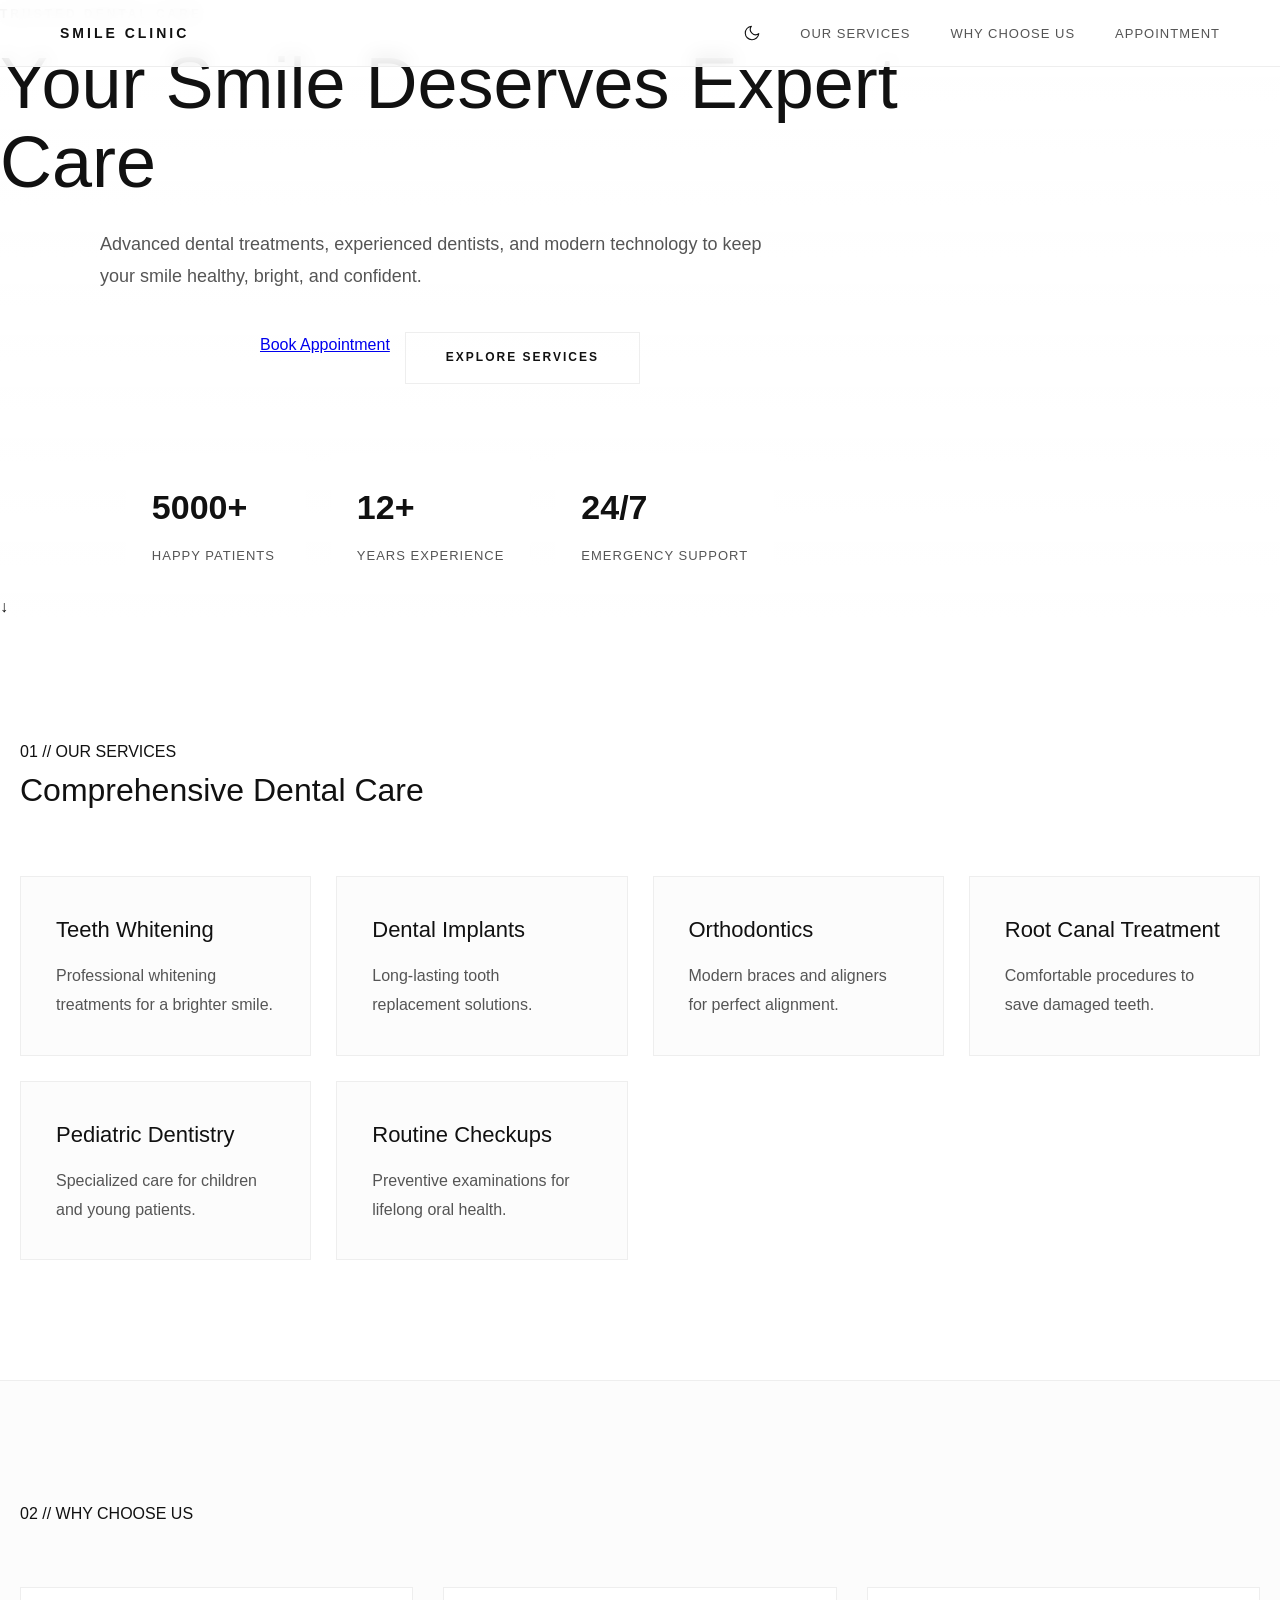
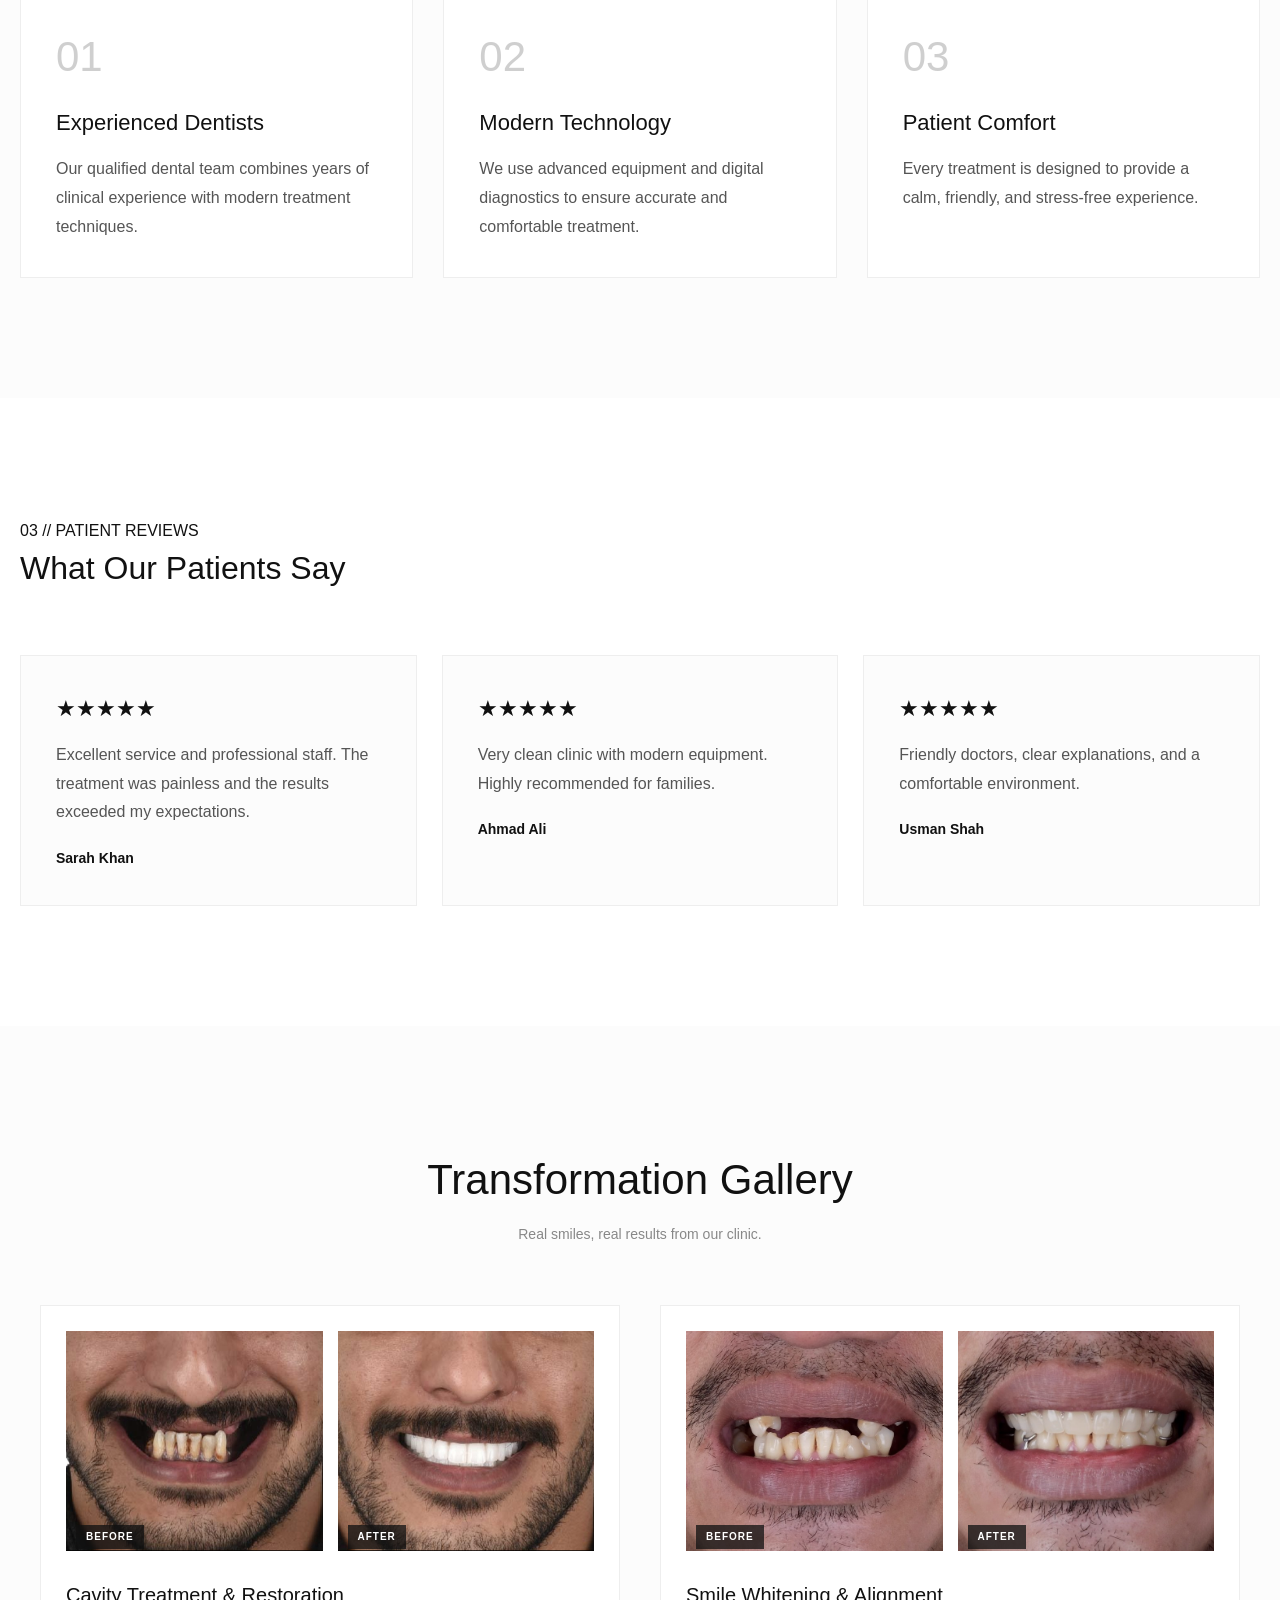
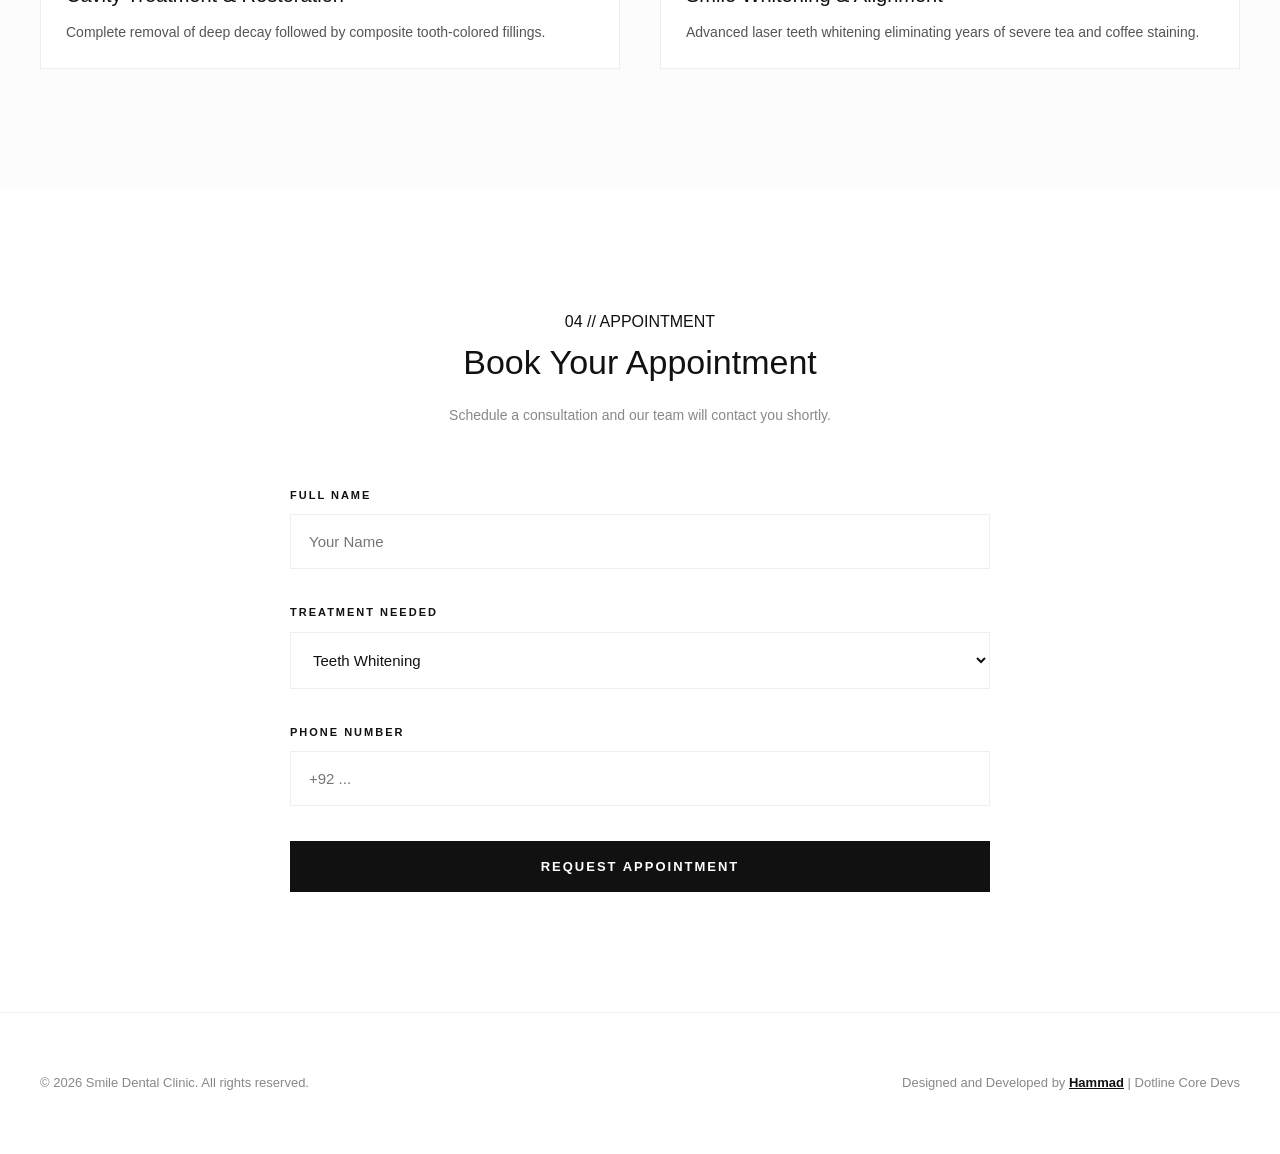
==== index.html @ e87f1296 "Add files via upload" ====
<!DOCTYPE html>
<html lang="en">
<head>
    <meta charset="UTF-8">
    <meta name="viewport" content="width=device-width, initial-scale=1.0">
    
    <title>Smile Dental Clinic // Expert Dental Care</title>
    <meta name="description" content="Advanced dental treatments, experienced dentists, and modern technology to keep your smile healthy, bright, and confident.">
    <meta name="keywords" content="Dental Clinic, Dentistry, Teeth Whitening, Dental Implants, Orthodontics, Braces">
    <meta name="author" content="Hammad // Base Core Devs">

    <meta property="og:type" content="website">
    <meta property="og:url" content="https://your-dental-clinic-domain.com/"> 
    <meta property="og:title" content="Smile Dental Clinic // Expert Dental Care">
    <meta property="og:description" content="Advanced dental treatments and experienced dentists by Hammad.">
    <meta property="og:image" content="https://images.unsplash.com/photo-1629909613654-28e377c37b09?auto=format&fit=crop&w=1200&h=630&q=80"> 

    <meta name="twitter:card" content="summary_large_image">
    <meta name="twitter:title" content="Smile Dental Clinic // Expert Dental Care">
    <meta name="twitter:description" content="Advanced dental treatments and experienced dentists.">
    <meta name="twitter:image" content="https://images.unsplash.com/photo-1629909613654-28e377c37b09?auto=format&fit=crop&w=1200&h=630&q=80">

    <link rel="stylesheet" href="style.css">
    <link rel="icon" type="image/x-icon" href="favicon.ico">
    <script type="application/ld+json">
    {
      "@context": "https://schema.org",
      "@type": "Dentist",
      "name": "Smile Dental Clinic",
      "url": "https://your-dental-clinic-domain.com/",
      "description": "Advanced dental treatments, experienced dentists, and modern technology.",
      "telephone": "+923000000000"
    }
    </script>
</head>
<body>

<nav class="studio-nav">
        <div class="nav-container">
            <div class="logo">
                <a href="#">SMILE CLINIC</a>
            </div>
            
            <div class="nav-right">
                <button id="theme-toggle" class="theme-btn" aria-label="Toggle Dark Mode">
                    <svg id="theme-icon" xmlns="http://www.w3.org/2000/svg" width="18" height="18" viewBox="0 0 24 24" fill="none" stroke="currentColor" stroke-width="1.5" stroke-linecap="round" stroke-linejoin="round">
                        <path id="theme-path" d="M21 12.79A9 9 0 1 1 11.21 3 7 7 0 0 0 21 12.79z"></path>
                    </svg>
                </button>

                <ul class="nav-links">
                    <li><a href="#services">Our Services</a></li>
                    <li><a href="#method">Why Choose Us</a></li>
                    <li><a href="#inquiries">Appointment</a></li>
                </ul>
            </div>
        </div>
    </nav>

    <main>
        <section class="hero-section">
            <div class="hero-content">
                <span class="hero-badge">TRUSTED DENTAL CARE</span>
                <h1>Your Smile Deserves Expert Care</h1>
                <p class="hero-subtitle">
                    Advanced dental treatments, experienced dentists, and modern technology
                    to keep your smile healthy, bright, and confident.
                </p>

                <div class="hero-buttons">
                    <a href="#appointment" class="btn-primary">Book Appointment</a>
                    <a href="#services" class="btn-secondary">Explore Services</a>
                </div>

                <div class="hero-stats">
                    <div class="stat-card">
                        <h3>5000+</h3>
                        <span>Happy Patients</span>
                    </div>
                    <div class="stat-card">
                        <h3>12+</h3>
                        <span>Years Experience</span>
                    </div>
                    <div class="stat-card">
                        <h3>24/7</h3>
                        <span>Emergency Support</span>
                    </div>
                </div>
            </div>

            <div class="scroll-indicator">↓</div>
        </section>

        <section id="services" class="services-section">
            <div class="section-container">
                <span class="section-badge">01 // OUR SERVICES</span>
                <h2 class="services-title">Comprehensive Dental Care</h2>

                <div class="services-grid">
                    <div class="service-card">
                        <h3>Teeth Whitening</h3>
                        <p>Professional whitening treatments for a brighter smile.</p>
                    </div>
                    <div class="service-card">
                        <h3>Dental Implants</h3>
                        <p>Long-lasting tooth replacement solutions.</p>
                    </div>
                    <div class="service-card">
                        <h3>Orthodontics</h3>
                        <p>Modern braces and aligners for perfect alignment.</p>
                    </div>
                    <div class="service-card">
                        <h3>Root Canal Treatment</h3>
                        <p>Comfortable procedures to save damaged teeth.</p>
                    </div>
                    <div class="service-card">
                        <h3>Pediatric Dentistry</h3>
                        <p>Specialized care for children and young patients.</p>
                    </div>
                    <div class="service-card">
                        <h3>Routine Checkups</h3>
                        <p>Preventive examinations for lifelong oral health.</p>
                    </div>
                </div>
            </div>
        </section>

        <section id="method" class="process-section">
            <div class="section-container">
                <span class="section-badge">02 // WHY CHOOSE US</span>

                <div class="process-steps">
                    <div class="step-card">
                        <span class="step-number">01</span>
                        <h3>Experienced Dentists</h3>
                        <p>Our qualified dental team combines years of clinical experience with modern treatment techniques.</p>
                    </div>
                    <div class="step-card">
                        <span class="step-number">02</span>
                        <h3>Modern Technology</h3>
                        <p>We use advanced equipment and digital diagnostics to ensure accurate and comfortable treatment.</p>
                    </div>
                    <div class="step-card">
                        <span class="step-number">03</span>
                        <h3>Patient Comfort</h3>
                        <p>Every treatment is designed to provide a calm, friendly, and stress-free experience.</p>
                    </div>
                </div>
            </div>
        </section>

        <section class="testimonials-section">
            <div class="section-container">
                <span class="section-badge">03 // PATIENT REVIEWS</span>
                <h2 class="services-title">What Our Patients Say</h2>

                <div class="services-grid">
                    <div class="service-card">
                        <h3>★★★★★</h3>
                        <p>Excellent service and professional staff. The treatment was painless and the results exceeded my expectations.</p>
                        <strong>Sarah Khan</strong>
                    </div>
                    <div class="service-card">
                        <h3>★★★★★</h3>
                        <p>Very clean clinic with modern equipment. Highly recommended for families.</p>
                        <strong>Ahmad Ali</strong>
                    </div>
                    <div class="service-card">
                        <h3>★★★★★</h3>
                        <p>Friendly doctors, clear explanations, and a comfortable environment.</p>
                        <strong>Usman Shah</strong>
                    </div>
                </div>
            </div>
        </section>

        <section id="results" class="results-section">
            <div class="container">
                <h2 class="section-title">Transformation Gallery</h2>
                <p class="section-subtitle">Real smiles, real results from our clinic.</p>
                
                <div class="results-grid">
                    <div class="result-card">
                        <div class="result-images">
                            <div class="img-box">
                                <img src="teeth before1.jpg" alt="Teeth Decay Before">
                                <span class="img-label">Before</span>
                            </div>
                            <div class="img-box">
                                <img src="teeth after1.jpg" alt="Restored Clean Teeth After">
                                <span class="img-label">After</span>
                            </div>
                        </div>
                        <h3>Cavity Treatment & Restoration</h3>
                        <p>Complete removal of deep decay followed by composite tooth-colored fillings.</p>
                    </div>

                    <div class="result-card">
                        <div class="result-images">
                            <div class="img-box">
                                <img src="teeth before2.jpeg" alt="Stained Teeth Before">
                                <span class="img-label">Before</span>
                            </div>
                            <div class="img-box">
                                <img src="teeth after2.jpeg" alt="Bright Smile After">
                                <span class="img-label">After</span>
                            </div>
                        </div>
                        <h3>Smile Whitening & Alignment</h3>
                        <p>Advanced laser teeth whitening eliminating years of severe tea and coffee staining.</p>
                    </div>
                </div>
            </div>
        </section>


        <section id="inquiries" class="contact-section">
            <div class="section-container">
                <span class="section-badge">04 // APPOINTMENT</span>
                <h2 class="contact-title">Book Your Appointment</h2>
                <p class="contact-subtitle">Schedule a consultation and our team will contact you shortly.</p>

                <form action="#" method="POST" class="minimal-form">
                    <div class="form-group">
                        <label for="client-name">Full Name</label>
                        <input type="text" id="client-name" name="name" required placeholder="Your Name">
                    </div>

                    <div class="form-group">
                        <label for="service-type">Treatment Needed</label>
                        <select id="service-type" name="service">
                            <option>Teeth Whitening</option>
                            <option>Dental Implants</option>
                            <option>Orthodontics</option>
                            <option>Root Canal Treatment</option>
                            <option>Routine Checkup</option>
                        </select>
                    </div>

                    <div class="form-group">
                        <label for="client-contact">Phone Number</label>
                        <input type="text" id="client-contact" name="phone" required placeholder="+92 ...">
                    </div>

                    <div class="form-submit">
                        <button type="submit" class="btn-submit">Request Appointment</button>
                    </div>
                </form>
            </div>
        </section>
    </main>

<footer class="studio-footer">
        <div class="footer-container">
            <p>© 2026 Smile Dental Clinic. All rights reserved.</p>
            <p>Designed and Developed by <a href="#" class="footer-author">Hammad</a> | Dotline Core Devs</p>
        </div>
    </footer>

    <script>
        const themeToggleBtn = document.getElementById('theme-toggle');
        const themePath = document.getElementById('theme-path');

        // مسارات الأيقونات (الهلال والشمس) بدقة هندسية
        const moonPath = "M21 12.79A9 9 0 1 1 11.21 3 7 7 0 0 0 21 12.79z";
        const sunPath = "M12 1v2M12 21v2M4.22 4.22l1.42 1.42M18.36 18.36l1.42 1.42M1 12h2M21 12h2M4.22 19.78l1.42-1.42M18.36 5.64l1.42-1.42M12 7a5 5 0 1 0 0 10 5 5 0 0 0 0-10z";

        function updateIcon(isDark) {
            themePath.setAttribute('d', isDark ? sunPath : moonPath);
        }

        themeToggleBtn.addEventListener('click', () => {
            document.body.classList.toggle('dark-theme');
            const isDark = document.body.classList.contains('dark-theme');
            
            localStorage.setItem('theme', isDark ? 'dark' : 'light');
            updateIcon(isDark);
        });

        // استدعاء الثيم المفضل فوراً عند التحميل
        const savedTheme = localStorage.getItem('theme');
        if (savedTheme === 'dark') {
            document.body.classList.add('dark-theme');
            updateIcon(true);
        } else {
            updateIcon(false);
        }
    </script>
</body>
</html>
---- style.css ----
/* =========================================
   1. لوحة المتغيرات والتصفير العالمي (Reset)
========================================= */
:root {
    --primary-color: #111111;    
    --primary-hover: #333333;
    --text-muted: #555555;       
    --text-light: #888888;       
    --bg-white: #ffffff; 
    --bg-light: #fcfcfc;         
    --border-color: #eeeeee;     
    --nav-bg: rgba(255, 255, 255, 0.85);
    
    --font-studio: 'Segoe UI', Tahoma, Geneva, Verdana, sans-serif;
    --transition-base: 0.7s cubic-bezier(0.16, 1, 0.3, 1);
}

body.dark-theme {
    --primary-color: #f5f5f5;    
    --primary-hover: #e0e0e0;
    --text-muted: #aaaaaa;       
    --text-light: #777777;       
    --bg-white: #0d0d0d;         
    --bg-light: #161616;         
    --border-color: #222222;     
    --nav-bg: rgba(13, 13, 13, 0.85);
}

* {
    margin: 0;
    padding: 0;
    box-sizing: border-box;
}

html {
    scroll-behavior: smooth; 
}

body {
    font-family: var(--font-studio);
    background-color: var(--bg-white);
    color: var(--primary-color);
    line-height: 1.6;
    overflow-x: hidden;
    transition: background-color var(--transition-base), color var(--transition-base);
}

/* =========================================
   2. شريط الملاحة النحيف (Studio Nav)
========================================= */
.studio-nav {
    position: fixed;
    top: 0;
    left: 0;
    width: 100%;
    z-index: 1000;
    background-color: var(--nav-bg);
    backdrop-filter: blur(10px);
    -webkit-backdrop-filter: blur(10px);
    border-bottom: 1px solid var(--border-color);
    transition: background-color var(--transition-base), border-color var(--transition-base);
}

.nav-container {
    max-width: 1200px;
    margin: 0 auto;
    padding: 20px;
    display: flex;
    justify-content: space-between;
    align-items: center;
}

.logo a {
    font-weight: bold;
    letter-spacing: 3px;
    text-decoration: none;
    color: var(--primary-color);
    font-size: 14px;
    transition: color var(--transition-base);
}

.nav-right {
    display: flex;
    align-items: center;
    gap: 35px; 
}

.theme-btn {
    background: none;
    border: none;
    cursor: pointer;
    padding: 4px;
    display: flex;
    align-items: center;
    justify-content: center;
    color: var(--primary-color); 
    transition: transform var(--transition-base), color var(--transition-base);
}

.theme-btn:hover {
    transform: rotate(45deg) scale(1.08);
}

.nav-links {
    list-style: none;
    display: flex;
    gap: 40px;
}

.nav-links a {
    text-decoration: none;
    color: var(--text-muted);
    font-size: 13px;
    text-transform: uppercase;
    letter-spacing: 1px;
    transition: color var(--transition-base);
}

.nav-links a:hover {
    color: var(--primary-color);
}

/* =========================================
   3. Hero Section
========================================= */
.hero-section {
    /* ... باقي الخصائص المعتمدة لديك ... */
    background:
        linear-gradient(rgba(255,255,255,.90), rgba(255,255,255,.95)),
        url("https://images.unsplash.com/photo-1629909613654-28e377c37b09?auto=format&fit=crop&w=1600&q=80");
    background-size: cover;
    background-position: center;
}

.dark-theme .hero-section {
    /* ... باقي الخصائص المعتمدة لديك ... */
    background:
        linear-gradient(rgba(10,10,10,.85), rgba(10,10,10,.95)),
        url("https://images.unsplash.com/photo-1579684385127-1ef15d508118?auto=format&fit=crop&w=1600&q=80");
    background-size: cover;
    background-position: center;
}

.hero-content {
    max-width: 900px;
}

.hero-badge {
    display: inline-block;
    margin-bottom: 20px;
    font-size: 12px;
    letter-spacing: 3px;
    font-weight: bold;
    color: var(--text-light);
}

.hero-content h1 {
    font-size: 72px;
    font-weight: 300;
    line-height: 1.1;
    margin-bottom: 25px;
}

.hero-subtitle {
    max-width: 700px;
    margin: 0 auto 40px;
    color: var(--text-muted);
    font-size: 18px;
    line-height: 1.8;
}

.hero-buttons {
    display: flex;
    justify-content: center;
    gap: 15px;
    flex-wrap: wrap;
    margin-bottom: 70px;
}

.btn-secondary {
    display: inline-block;
    padding: 15px 40px;
    border: 1px solid var(--border-color);
    text-decoration: none;
    color: var(--primary-color);
    font-size: 12px;
    text-transform: uppercase;
    letter-spacing: 2px;
    font-weight: bold;
    transition: all var(--transition-base);
}

.btn-secondary:hover {
    border-color: var(--primary-color);
}

.hero-stats {
    display: flex;
    justify-content: center;
    gap: 25px;
    flex-wrap: wrap;
}

.stat-card {
    min-width: 180px;
    padding: 25px;
    background: rgba(255,255,255,.75);
    backdrop-filter: blur(10px);
    border: 1px solid rgba(255,255,255,.40);
}

.dark-theme .stat-card {
    background: rgba(25,25,25,.75);
    border: 1px solid rgba(255,255,255,.08);
}

.stat-card h3 {
    font-size: 34px;
    margin-bottom: 8px;
}

.stat-card span {
    color: var(--text-muted);
    font-size: 13px;
    text-transform: uppercase;
    letter-spacing: 1px;
}

/* =========================================
   4. Services Section
========================================= */
.services-section {
    padding: 120px 20px;
    background: var(--bg-white);
    transition: background-color var(--transition-base);
}

.services-title {
    font-size: 42px;
    font-weight: 300;
    margin-bottom: 60px;
    color: var(--primary-color);
}

.services-grid {
    display: grid;
    grid-template-columns: repeat(auto-fit, minmax(280px, 1fr));
    gap: 25px;
}

.service-card {
    background: var(--bg-light);
    border: 1px solid var(--border-color);
    padding: 35px;
    transition:
        transform var(--transition-base),
        background-color var(--transition-base),
        border-color var(--transition-base);
}

.service-card:hover {
    transform: translateY(-6px);
}

.service-card h3 {
    font-size: 22px;
    margin-bottom: 15px;
    font-weight: 400;
}

.service-card p {
    color: var(--text-muted);
    line-height: 1.8;
}

/* =========================================
   5. قسم نتائج المرضى (Before & After CSS)
========================================= */
.results-section {
    padding: 120px 20px;
    background: var(--bg-light);
    text-align: center;
    transition: background-color var(--transition-base);
}

.section-title {
    font-size: 42px;
    font-weight: 300;
    margin-bottom: 10px;
    color: var(--primary-color);
}

.section-subtitle {
    font-size: 14px;
    color: var(--text-light);
    margin-bottom: 60px;
}

.results-grid {
    display: grid;
    grid-template-columns: repeat(auto-fit, minmax(450px, 1fr));
    gap: 40px;
    max-width: 1200px;
    margin: 0 auto;
}

@media screen and (max-width: 600px) {
    .results-grid {
        grid-template-columns: 1fr;
    }
}

.result-card {
    background: var(--bg-white);
    border: 1px solid var(--border-color);
    padding: 25px;
    transition: transform var(--transition-base), background-color var(--transition-base);
}

.result-card:hover {
    transform: translateY(-5px);
}

.result-images {
    display: flex;
    gap: 15px;
    margin-bottom: 20px;
}

.img-box {
    position: relative;
    flex: 1;
    overflow: hidden;
}

.img-box img {
    width: 100%;
    height: 25px;
    height: 220px;
    object-fit: cover;
    filter: grayscale(20%);
    transition: filter var(--transition-base);
}

.result-card:hover .img-box img {
    filter: grayscale(0%);
}

.img-label {
    position: absolute;
    bottom: 10px;
    left: 10px;
    background: rgba(17, 17, 17, 0.75);
    color: #fff;
    font-size: 10px;
    text-transform: uppercase;
    letter-spacing: 1px;
    padding: 4px 10px;
    font-weight: bold;
}

.result-card h3 {
    font-size: 20px;
    font-weight: 400;
    margin-bottom: 10px;
    text-align: left;
}

.result-card p {
    color: var(--text-muted);
    font-size: 14px;
    line-height: 1.6;
    text-align: left;
}

/* =========================================
   6. قسم خطوات الرحلة الممنهجة (The Process)
========================================= */
.process-section {
    padding: 120px 20px;
    background-color: var(--bg-light);
    border-top: 1px solid var(--border-color);
    transition: background-color var(--transition-base), border-color var(--transition-base);
}

.process-steps {
    display: grid;
    grid-template-columns: repeat(auto-fit, minmax(280px, 1fr));
    gap: 30px;
    margin-top: 60px;
}

.step-card {
    background: var(--bg-white);
    padding: 35px;
    border: 1px solid var(--border-color);
    transition:
        transform var(--transition-base),
        background-color var(--transition-base);
}

.step-card:hover {
    transform: translateY(-6px);
}

.step-number {
    display: block;
    font-size: 42px;
    font-weight: 300;
    color: var(--text-light);
    opacity: .4;
    margin-bottom: 15px;
}

.step-card h3 {
    margin-bottom: 15px;
    font-size: 22px;
    font-weight: 400;
}

.step-card p {
    color: var(--text-muted);
    line-height: 1.8;
}

/* =========================================
   Testimonials Section
========================================= */
.testimonials-section {
    padding: 120px 20px;
    background: var(--bg-white);
    transition: background-color var(--transition-base);
}

.testimonials-section .service-card {
    text-align: left;
}

.testimonials-section strong {
    display: block;
    margin-top: 20px;
    font-size: 14px;
}

/* =========================================
   7. استمارة الحجز النحيفة (The Minimal Form)
========================================= */
.contact-section {
    padding: 120px 20px;
    background-color: var(--bg-white);
    text-align: center;
    transition: background-color var(--transition-base);
}

.contact-title {
    font-size: 48px;
    font-weight: 300;
    margin-bottom: 15px;
    color: var(--primary-color);
}

.contact-subtitle {
    font-size: 14px;
    color: var(--text-light);
    margin-bottom: 60px;
    transition: color var(--transition-base);
}

.minimal-form {
    max-width: 700px;
    margin: 0 auto;
    text-align: left;
}

.form-group {
    margin-bottom: 35px;
}

.form-group label {
    display: block;
    font-size: 11px;
    text-transform: uppercase;
    letter-spacing: 2px;
    color: var(--primary-color);
    font-weight: bold;
    margin-bottom: 10px;
    transition: color var(--transition-base);
}

.form-group input[type="text"],
.form-group select {
    width: 100%;
    padding: 18px;
    border: 1px solid var(--border-color);
    background: transparent;
    color: var(--primary-color);
    font-size: 15px;
    outline: none;
    transition: all var(--transition-base);
}

.form-group input[type="text"]:focus,
.form-group select:focus {
    border-color: var(--primary-color);
}

.form-group select option {
    background-color: var(--bg-white);
    color: var(--primary-color);
}

.btn-submit {
    width: 100%;
    padding: 18px;
    background: var(--primary-color);
    color: var(--bg-white);
    border: none;
    font-size: 13px;
    font-weight: bold;
    letter-spacing: 2px;
    text-transform: uppercase;
    cursor: pointer;
    transition: all var(--transition-base);
}

.btn-submit:hover {
    opacity: .9;
    transform: translateY(-2px);
}

.btn-submit:hover {
    background-color: var(--primary-hover);
}

/* =========================================
   8. التذييل الختامي (The Studio Footer)
========================================= */
.studio-footer {
    padding: 60px 20px;
    background-color: var(--bg-white);
    border-top: 1px solid var(--border-color);
    transition: background-color var(--transition-base), border-color var(--transition-base);
}

.footer-container {
    max-width: 1200px;
    margin: 0 auto;
    display: flex;
    justify-content: space-between;
    align-items: center;
    gap: 20px;
    color: var(--text-light);
    font-size: 13px;
}

.footer-author {
    color: var(--primary-color);
    font-weight: bold; 
    text-decoration: underline;
    transition: opacity var(--transition-base);
}

.footer-author:hover {
    opacity: 0.6;
}

/* =========================================
   9. التجاوب الكامل مع الشاشات (Responsive)
========================================= */
@media screen and (max-width: 900px) {
    .hero-content h1 { font-size: 42px; }
    .process-steps { flex-direction: column; gap: 40px; }
    .wide-item { grid-column: span 1; }
    .tall-item { grid-row: span 1; }
    .masonry-grid { grid-auto-rows: 300px; }
    .footer-container { flex-direction: column; gap: 15px; text-align: center; }
}

.services-title {
    font-size: 32px;
}

.contact-title {
    font-size: 34px;
}

@media screen and (max-width: 600px) {
    .nav-links { display: none; }
}
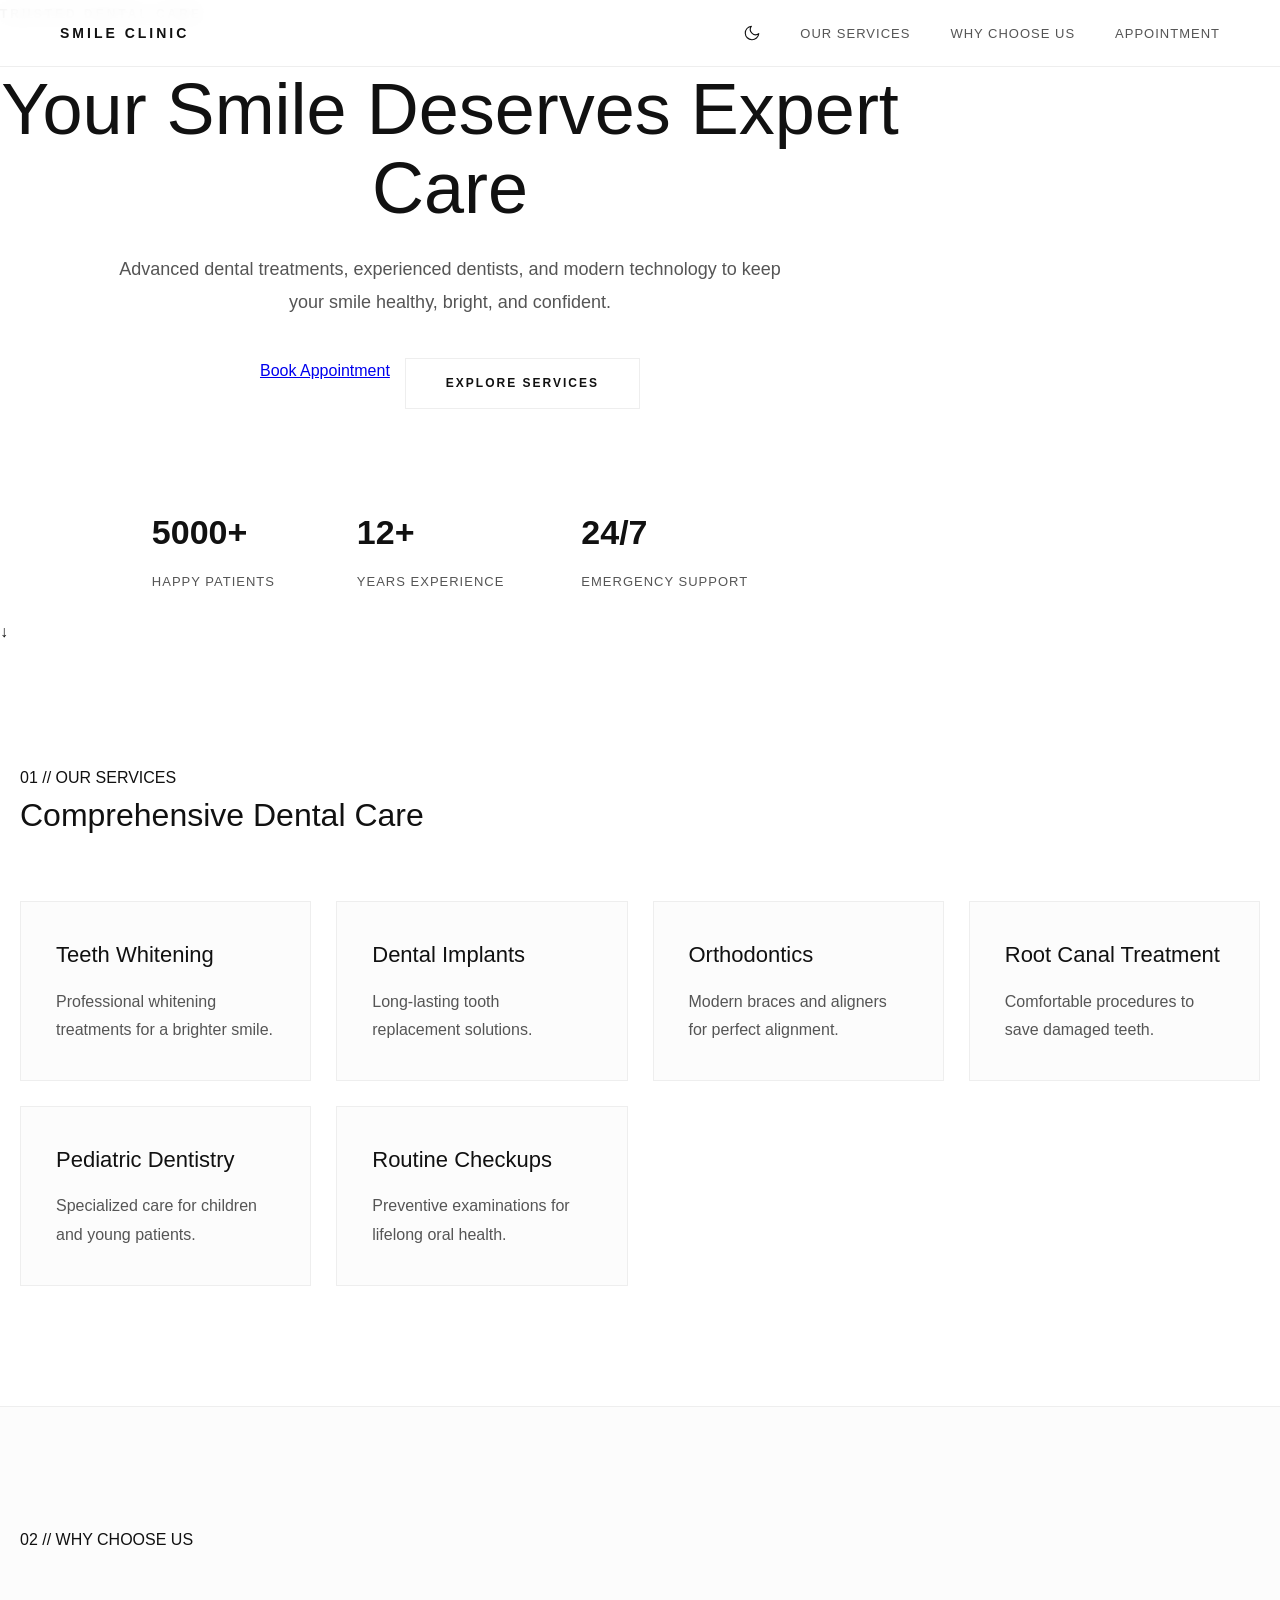
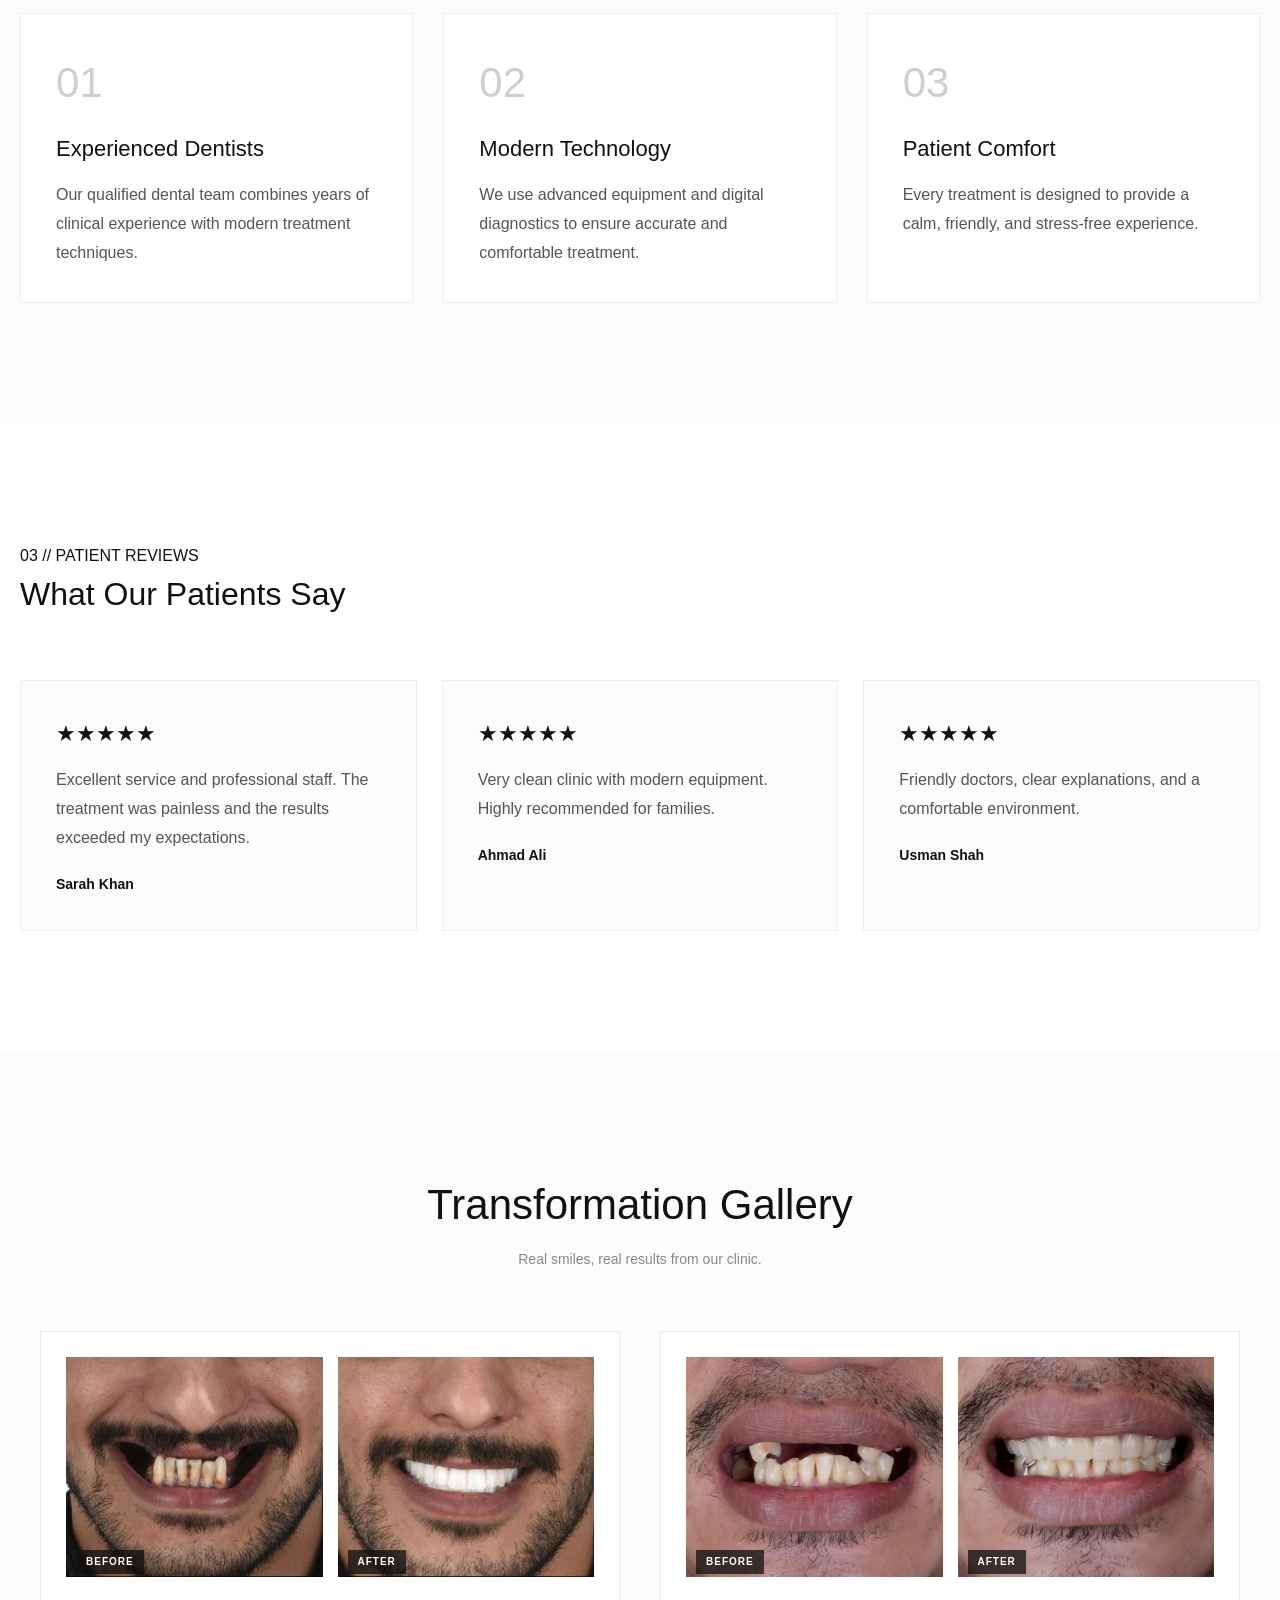
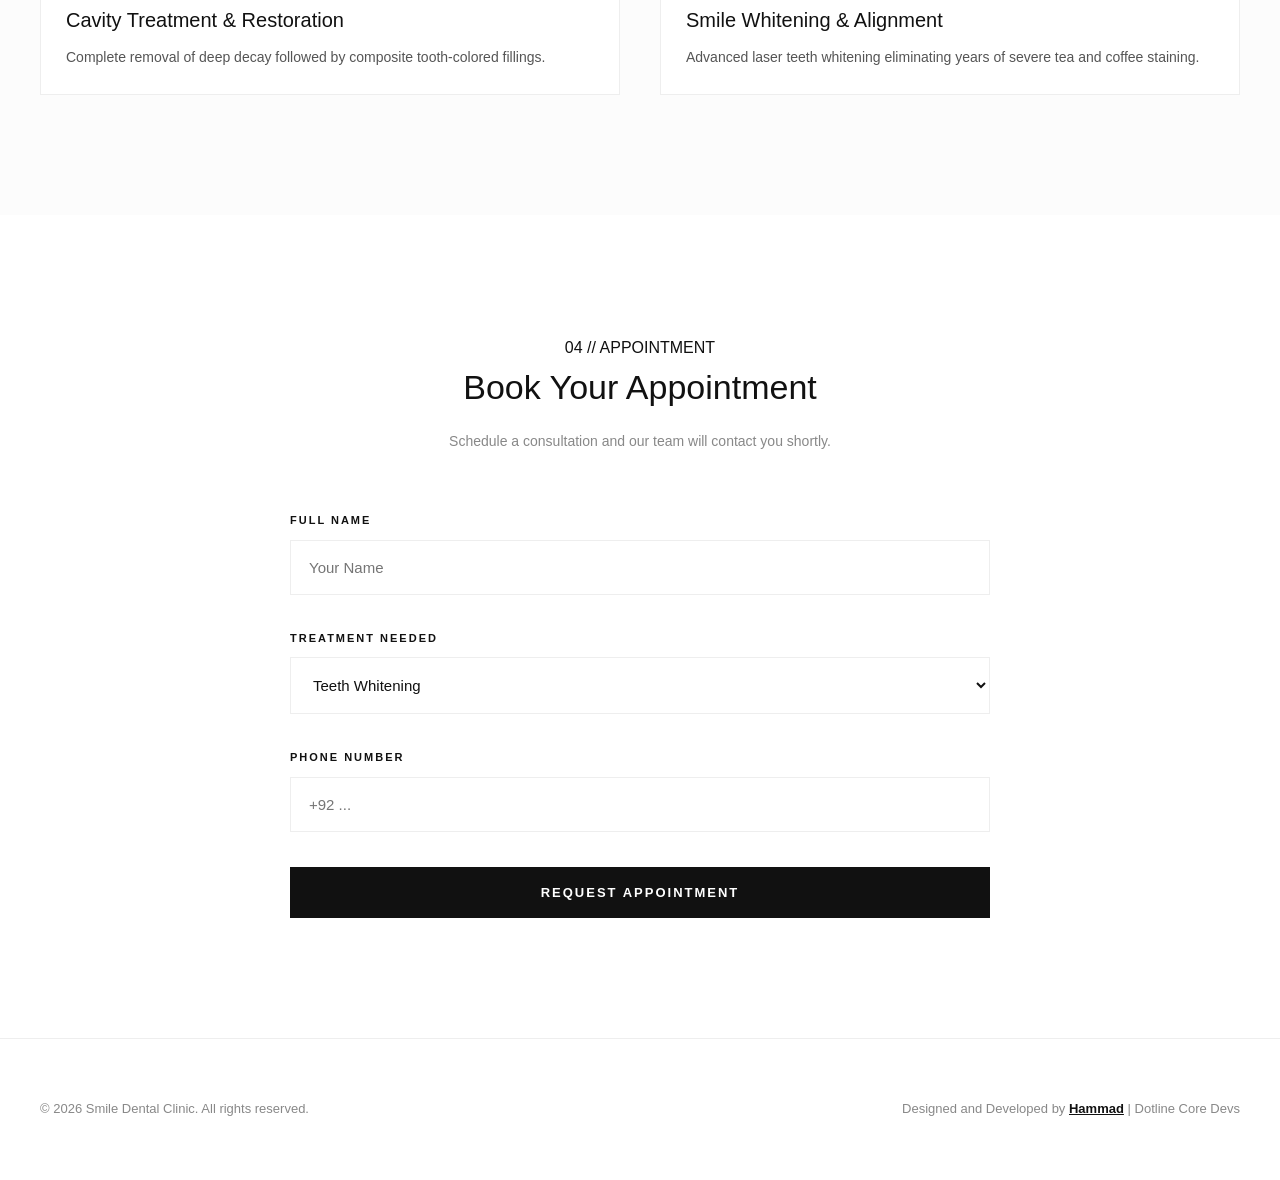
==== commit 0e031c52: "Add files via upload" ====
--- a/index.html
+++ b/index.html
@@ -61,8 +61,11 @@
         <section class="hero-section">
             <div class="hero-content">
                 <span class="hero-badge">TRUSTED DENTAL CARE</span>
-                <h1>Your Smile Deserves Expert Care</h1>
-                <p class="hero-subtitle">
+
+                <br><br>
+
+                <h1 style="text-align: center;">Your Smile Deserves Expert Care</h1>
+                <p style="text-align: center;" class="hero-subtitle">
                     Advanced dental treatments, experienced dentists, and modern technology
                     to keep your smile healthy, bright, and confident.
                 </p>
